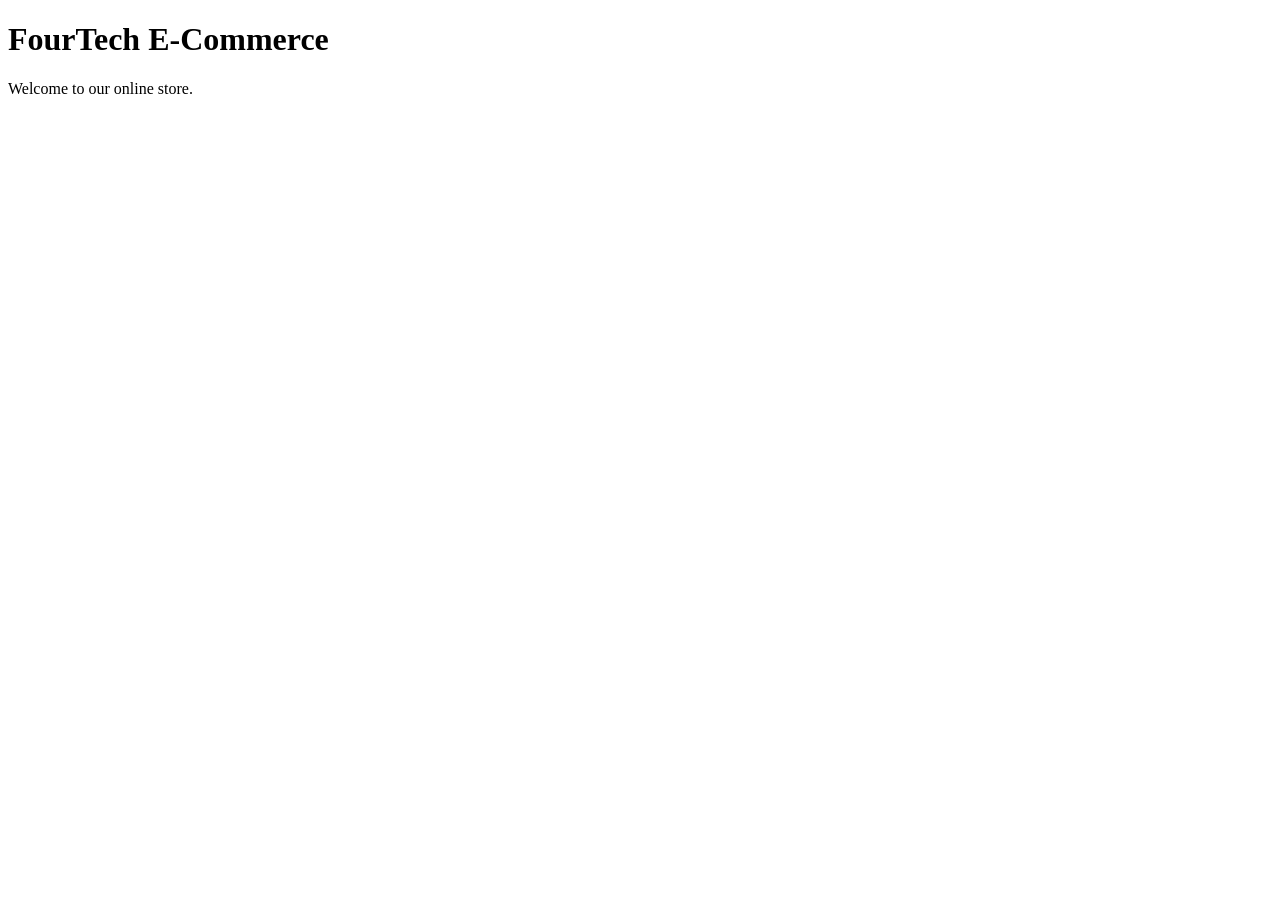
==== index.html @ 36454c7d "Add initial index.html for FourTech_ecommerce site" ====
<!DOCTYPE html>
<html>
<head>
    <title>FourTech E-Commerce</title>
    <link rel="stylesheet" href="style.css">
</head>
<body>

    <h1>FourTech E-Commerce</h1>
    <p>Welcome to our online store.</p>

</body>
</html>
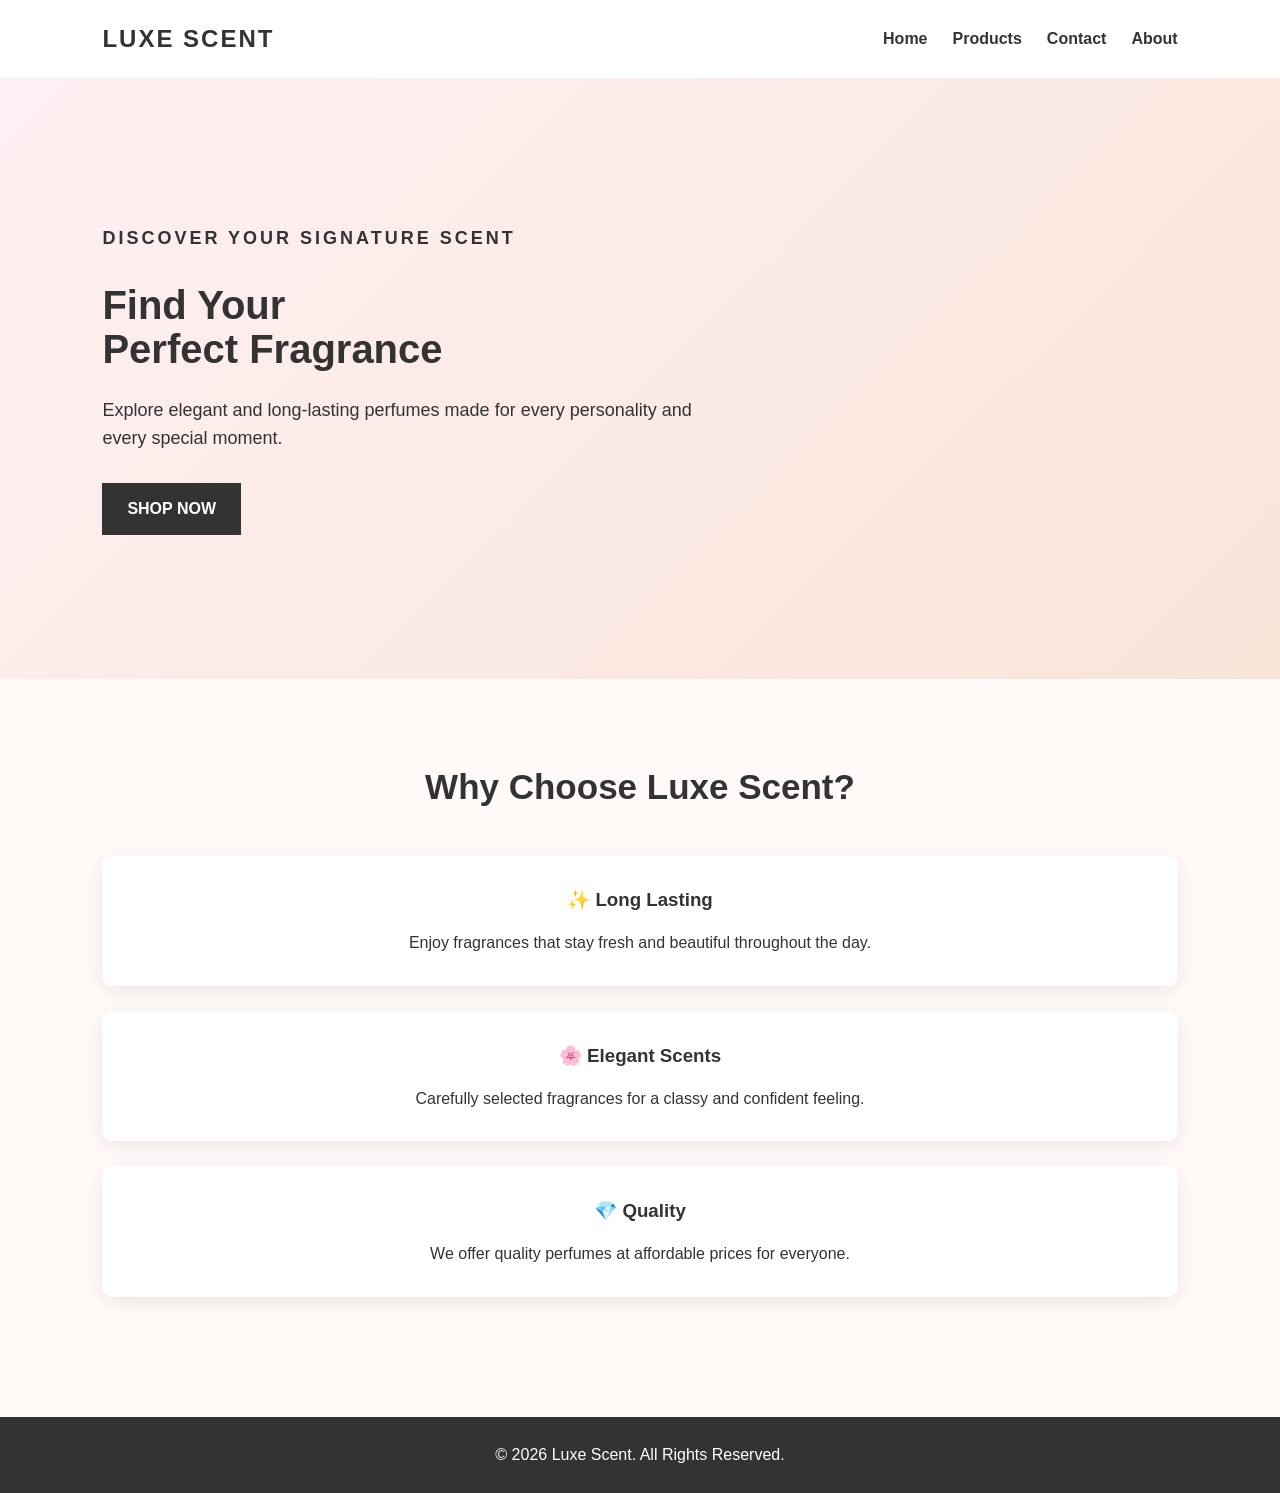
==== commit a8f7b9db: "added homepage layout with featured products" ====
--- a/index.html
+++ b/index.html
@@ -1,13 +1,81 @@
 <!DOCTYPE html>
-<html>
+<html lang="en">
 <head>
-    <title>FourTech E-Commerce</title>
+    <meta charset="UTF-8">
+    <meta name="viewport" content="width=device-width, initial-scale=1.0">
+    <title>Luxe Scent - Home</title>
     <link rel="stylesheet" href="style.css">
 </head>
+
 <body>
 
-    <h1>FourTech E-Commerce</h1>
-    <p>Welcome to our online store.</p>
+    <header>
+        <nav class="navbar">
+            <div class="logo">LUXE SCENT</div>
+
+            <ul class="nav-links">
+                <li><a href="index.html">Home</a></li>
+                <li><a href="product.html">Products</a></li>
+                <li><a href="contact.html">Contact</a></li>
+                 <li><a href="about.html">About</a></li>
+            </ul>
+        </nav>
+    </header>
+
+    <main>
+
+        <section class="hero">
+            <div class="hero-content">
+                <p class="small-title">DISCOVER YOUR SIGNATURE SCENT</p>
+
+                <h1>Find Your<br>Perfect Fragrance</h1>
+
+                <p>
+                    Explore elegant and long-lasting perfumes made
+                    for every personality and every special moment.
+                </p>
+
+                <a href="product.html" class="btn">SHOP NOW</a>
+            </div>
+        </section>
+
+        <section class="about-section">
+            <h2>Why Choose Luxe Scent?</h2>
+
+            <div class="features">
+
+                <div class="feature-card">
+                    <h3>✨ Long Lasting</h3>
+                    <p>
+                        Enjoy fragrances that stay fresh and beautiful
+                        throughout the day.
+                    </p>
+                </div>
+
+                <div class="feature-card">
+                    <h3>🌸 Elegant Scents</h3>
+                    <p>
+                        Carefully selected fragrances for a classy
+                        and confident feeling.
+                    </p>
+                </div>
+
+                <div class="feature-card">
+                    <h3>💎 Quality</h3>
+                    <p>
+                        We offer quality perfumes at affordable prices
+                        for everyone.
+                    </p>
+                </div>
+
+            </div>
+        </section>
+
+    </main>
+
+    <footer>
+        <p>&copy; 2026 Luxe Scent. All Rights Reserved.</p>
+    </footer>
 
 </body>
 </html>
--- a/style.css
+++ b/style.css
@@ -0,0 +1,343 @@
+/* =========================
+   GENERAL
+========================= */
+
+* {
+    margin: 0;
+    padding: 0;
+    box-sizing: border-box;
+}
+
+html {
+    scroll-behavior: smooth;
+}
+
+body {
+    font-family: Arial, sans-serif;
+    background-color: #fffaf7;
+    color: #333;
+    line-height: 1.6;
+}
+
+
+/* =========================
+   NAVIGATION
+========================= */
+
+.navbar {
+    display: flex;
+    justify-content: space-between;
+    align-items: center;
+    padding: 20px 8%;
+    background-color: #ffffff;
+    border-bottom: 1px solid #eee;
+}
+
+.logo {
+    font-size: 24px;
+    font-weight: bold;
+    letter-spacing: 2px;
+}
+
+.nav-links {
+    display: flex;
+    list-style: none;
+    gap: 25px;
+}
+
+.nav-links a {
+    text-decoration: none;
+    color: #333;
+    font-weight: bold;
+}
+
+.nav-links a:hover {
+    color: #b76e79;
+}
+
+
+/* =========================
+   HERO
+========================= */
+
+.hero {
+    min-height: 600px;
+    display: flex;
+    align-items: center;
+    padding: 60px 8%;
+    background: linear-gradient(
+        135deg,
+        #fff0f3,
+        #f8e5d8
+    );
+}
+
+.hero-content {
+    max-width: 600px;
+}
+
+.small-title {
+    font-size: 14px;
+    letter-spacing: 3px;
+    font-weight: bold;
+    margin-bottom: 15px;
+}
+
+.hero h1 {
+    font-size: 55px;
+    line-height: 1.1;
+    margin-bottom: 25px;
+}
+
+.hero p {
+    font-size: 18px;
+    margin-bottom: 30px;
+}
+
+
+/* =========================
+   BUTTON
+========================= */
+
+.btn,
+button {
+    display: inline-block;
+    background-color: #333;
+    color: white;
+    padding: 13px 25px;
+    border: none;
+    text-decoration: none;
+    cursor: pointer;
+    font-weight: bold;
+    transition: 0.3s;
+}
+
+.btn:hover,
+button:hover {
+    background-color: #b76e79;
+}
+
+
+/* =========================
+   ABOUT / FEATURES
+========================= */
+
+.about-section {
+    padding: 80px 8%;
+    text-align: center;
+}
+
+.about-section h2 {
+    font-size: 35px;
+    margin-bottom: 40px;
+}
+
+.features {
+    display: grid;
+    grid-template-columns: repeat(3, 1fr);
+    gap: 25px;
+}
+
+.feature-card {
+    background-color: white;
+    padding: 30px;
+    border-radius: 10px;
+    box-shadow: 0 5px 20px rgba(0, 0, 0, 0.08);
+}
+
+.feature-card h3 {
+    margin-bottom: 15px;
+}
+
+
+/* =========================
+   PRODUCTS
+========================= */
+
+.products-section {
+    padding: 80px 8%;
+    text-align: center;
+}
+
+.products-section h1 {
+    font-size: 40px;
+    margin-bottom: 15px;
+}
+
+.section-description {
+    margin-bottom: 40px;
+    color: #666;
+}
+
+.product-container {
+    display: grid;
+    grid-template-columns: repeat(4, 1fr);
+    gap: 25px;
+}
+
+.product-card {
+    background-color: white;
+    padding: 25px;
+    border-radius: 10px;
+    box-shadow: 0 5px 20px rgba(0, 0, 0, 0.08);
+    transition: 0.3s;
+}
+
+.product-card:hover {
+    transform: translateY(-8px);
+}
+
+.perfume-image {
+    height: 180px;
+    display: flex;
+    justify-content: center;
+    align-items: center;
+    font-size: 80px;
+    background-color: #f8e5e8;
+    border-radius: 10px;
+    margin-bottom: 20px;
+}
+
+.product-card h2 {
+    margin-bottom: 10px;
+}
+
+.description {
+    color: #666;
+    margin-bottom: 15px;
+}
+
+.price {
+    font-size: 22px;
+    font-weight: bold;
+    margin-bottom: 15px;
+}
+
+
+/* =========================
+   CONTACT
+========================= */
+
+.contact-section {
+    padding: 80px 8%;
+    text-align: center;
+}
+
+}
+
+.contact-info h2 {
+    margin-bottom: 20px;
+    border-radius: 10px;
+    box-shadow: 0 5px 20px rgba(0, 0, 0, 0.08);
+}
+
+.contact-form label {
+    display: block;
+    margin-bottom: 7px;
+    font-weight: bold;
+}
+
+.contact-form input,
+.contact-form textarea {
+    width: 100%;
+    padding: 12px;
+    margin-bottom: 20px;
+    border: 1px solid #ccc;
+    border-radius: 5px;
+    font-family: Arial, sans-serif;
+}
+
+.contact-form button {
+    width: 100%;
+}
+
+
+/* =========================
+   FOOTER
+========================= */
+
+footer {
+    text-align: center;
+    padding: 25px;
+    background-color: #333;
+    color: white;
+    margin-top: 40px;
+}
+
+
+/* =========================
+   RESPONSIVE DESIGN
+========================= */
+
+@media (max-width: 900px) {
+
+    .product-container {
+
+    .products-section h1,
+    .contact-section h1 {
+        font-size: 32px;
+    }
+}        grid-template-columns: repeat(2, 1fr);
+    }
+
+    .features {
+        grid-template-columns: 1fr;
+    }
+
+        grid-template-columns: 1fr;
+    }
+    .contact-container {
+        grid-template-columns: 1fr;
+    }
+
+    .hero h1 {
+        font-size: 40px;
+    }
+
+    .product-container {
+}
+
+
+    }
+
+    .hero {
+        min-height: 500px;
+        text-align: center;
+    }
+@media (max-width: 600px) {
+
+    .navbar {
+        flex-direction: column;
+        gap: 15px;
+    }
+
+    .nav-links {
+        gap: 15px;
+}
+
+.contact-info p {
+    margin-bottom: 15px;
+}
+
+.contact-form {
+    background-color: white;
+    padding: 35px;
+.contact-section h1 {
+    text-align: left;
+}
+
+.contact-info {
+    background-color: white;
+    padding: 35px;
+    border-radius: 10px;
+    box-shadow: 0 5px 20px rgba(0, 0, 0, 0.08);
+    font-size: 40px;
+    margin-bottom: 15px;
+}
+.contact-container {
+    max-width: 1000px;
+    margin: 40px auto;
+    display: grid;
+    grid-template-columns: 1fr 1fr;
+    gap: 40px;
+
